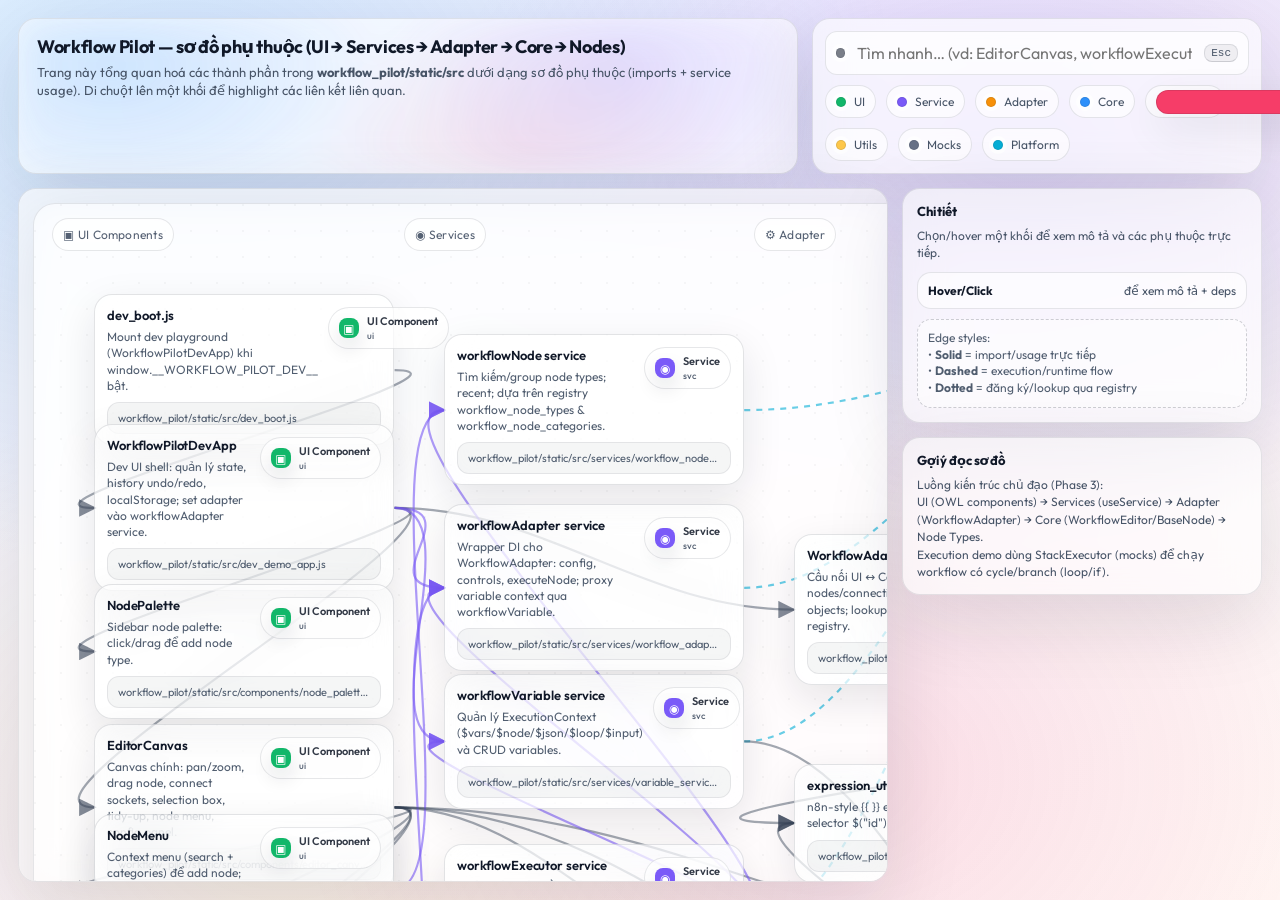
==== docs/dependency-diagram/index.html @ 6c031a70 "fix: update expression check to use non-global regex for deterministic results feat: add dependency " ====
<!doctype html>
<html lang="vi">
<head>
  <meta charset="utf-8" />
  <meta name="viewport" content="width=device-width, initial-scale=1" />
  <title>Workflow Pilot — Dependency Diagram</title>

  <link rel="preconnect" href="https://fonts.googleapis.com">
  <link rel="preconnect" href="https://fonts.gstatic.com" crossorigin>
  <link href="https://fonts.googleapis.com/css2?family=Outfit:wght@300;400;500;600;700&display=swap" rel="stylesheet">

  <style>
    :root{
      --bg0:#f7fbff;
      --bg1:#f6f2ff;
      --bg2:#fff7f4;
      --ink:#101828;
      --muted:#475467;

      --glass: rgba(255,255,255,.62);
      --glass2: rgba(255,255,255,.35);
      --stroke: rgba(16,24,40,.10);
      --stroke2: rgba(16,24,40,.16);
      --shadow: 0 24px 80px rgba(16,24,40,.12);

      --ui:#12B76A;         /* UI Components */
      --svc:#7A5AF8;        /* Services */
      --adapter:#F79009;    /* Adapter */
      --core:#2E90FA;       /* Core */
      --node:#F63D68;       /* Node types */
      --utils:#FEC84B;      /* Utils */
      --mocks:#667085;      /* Mocks */
      --platform:#06AED5;   /* Odoo/Platform */

      --edge:#344054;
      --edgeSoft: rgba(52,64,84,.45);

      --r: 18px;
    }

    *{ box-sizing:border-box; }

    html,body{ height:100%; }

    body{
      margin:0;
      font-family: 'Outfit', system-ui, -apple-system, Segoe UI, Roboto, Arial, sans-serif;
      color:var(--ink);
      background:
        radial-gradient(1200px 800px at 14% 10%, rgba(46,144,250,.20) 0%, rgba(46,144,250,0) 60%),
        radial-gradient(900px 600px at 80% 16%, rgba(122,90,248,.18) 0%, rgba(122,90,248,0) 65%),
        radial-gradient(900px 700px at 65% 86%, rgba(246,61,104,.14) 0%, rgba(246,61,104,0) 60%),
        radial-gradient(1000px 800px at 22% 90%, rgba(254,200,75,.16) 0%, rgba(254,200,75,0) 55%),
        linear-gradient(135deg, var(--bg0), var(--bg1) 40%, var(--bg2));
      overflow:hidden;
    }

    .page{
      height:100%;
      display:flex;
      flex-direction:column;
      gap:14px;
      padding:18px;
    }

    .top{
      display:flex;
      align-items:stretch;
      gap:14px;
      flex-wrap:wrap;
    }

    .card{
      background: var(--glass);
      border: 1px solid var(--stroke);
      border-radius: var(--r);
      box-shadow: var(--shadow);
      backdrop-filter: blur(18px);
      -webkit-backdrop-filter: blur(18px);
    }

    .header{
      flex: 2 1 560px;
      padding:16px 18px;
      position:relative;
      overflow:hidden;
    }

    .header::before{
      content:"";
      position:absolute;
      inset:-2px;
      background:
        radial-gradient(380px 220px at 12% 30%, rgba(46,144,250,.20), rgba(46,144,250,0) 70%),
        radial-gradient(320px 220px at 78% 24%, rgba(122,90,248,.18), rgba(122,90,248,0) 72%),
        radial-gradient(320px 220px at 65% 92%, rgba(246,61,104,.14), rgba(246,61,104,0) 70%);
      filter: blur(18px);
      opacity:.85;
      pointer-events:none;
    }

    .header > *{ position:relative; }

    h1{
      margin:0;
      font-size:18px;
      letter-spacing:-.02em;
    }

    .sub{
      margin:6px 0 0;
      color:var(--muted);
      font-size:13px;
      line-height:1.35;
      max-width: 78ch;
    }

    .toolbar{
      flex: 1 1 340px;
      padding:12px;
      display:flex;
      flex-direction:column;
      gap:10px;
      min-height: 92px;
    }

    .row{
      display:flex;
      align-items:center;
      gap:10px;
      flex-wrap:wrap;
    }

    .pill{
      display:inline-flex;
      align-items:center;
      gap:8px;
      padding:8px 10px;
      border-radius: 999px;
      background: rgba(255,255,255,.65);
      border: 1px solid var(--stroke);
      color: var(--muted);
      font-size: 12px;
      user-select:none;
    }

    .dot{
      width:10px;height:10px;border-radius:999px;
      background: var(--edge);
      box-shadow: 0 0 0 4px rgba(255,255,255,.65);
      border: 1px solid rgba(16,24,40,.12);
    }

    .dot.ui{ background: var(--ui); }
    .dot.svc{ background: var(--svc); }
    .dot.adapter{ background: var(--adapter); }
    .dot.core{ background: var(--core); }
    .dot.node{ background: var(--node); }
    .dot.utils{ background: var(--utils); }
    .dot.mocks{ background: var(--mocks); }
    .dot.platform{ background: var(--platform); }

    .search{
      display:flex;
      align-items:center;
      gap:10px;
      padding:10px;
      border-radius: 12px;
      background: rgba(255,255,255,.70);
      border: 1px solid var(--stroke);
    }

    .search input{
      width: 100%;
      border: 0;
      outline: none;
      background: transparent;
      font: inherit;
      color: var(--ink);
    }

    .search kbd{
      font-size: 11px;
      color: var(--muted);
      background: rgba(16,24,40,.06);
      border: 1px solid rgba(16,24,40,.10);
      border-bottom-color: rgba(16,24,40,.16);
      padding: 2px 6px;
      border-radius: 8px;
    }

    .main{
      flex: 1 1 auto;
      display:flex;
      min-height: 0;
      gap: 14px;
    }

    .stageWrap{
      flex: 1 1 auto;
      position:relative;
      overflow:auto;
      padding: 14px;
    }

    .stage{
      position:relative;
      min-width: 1780px;
      height: 980px;
      border-radius: 22px;
      background: rgba(255,255,255,.35);
      border: 1px solid var(--stroke);
      backdrop-filter: blur(16px);
      -webkit-backdrop-filter: blur(16px);
      box-shadow: 0 18px 60px rgba(16,24,40,.10);
      overflow:hidden;
    }

    .stage::before{
      content:"";
      position:absolute;
      inset:0;
      background:
        radial-gradient(circle at 1px 1px, rgba(16,24,40,.12) 1px, rgba(0,0,0,0) 1.6px);
      background-size: 26px 26px;
      opacity: .28;
      pointer-events:none;
    }

    .cols{
      position:absolute;
      inset:0;
      pointer-events:none;
      display:grid;
      grid-template-columns: 1fr 1fr 1fr 1fr 1fr;
      gap: 0;
      opacity: .75;
    }

    .colLabel{
      position:absolute;
      top: 14px;
      font-size: 12px;
      color: rgba(71,84,103,.92);
      letter-spacing: .02em;
      padding: 8px 10px;
      border-radius: 999px;
      background: rgba(255,255,255,.68);
      border: 1px solid var(--stroke);
      backdrop-filter: blur(12px);
      -webkit-backdrop-filter: blur(12px);
    }

    /* Position column labels */
    .colLabel.ui{ left: 18px; }
    .colLabel.svc{ left: 370px; }
    .colLabel.adapter{ left: 720px; }
    .colLabel.core{ left: 1070px; }
    .colLabel.nodes{ left: 1420px; }

    .graphSvg{
      position:absolute;
      inset:0;
      width:100%;
      height:100%;
      pointer-events:none;
    }

    .node{
      position:absolute;
      width: 300px;
      border-radius: 18px;
      padding: 12px 12px 10px;
      background: rgba(255,255,255,.62);
      border: 1px solid rgba(16,24,40,.12);
      box-shadow: 0 14px 40px rgba(16,24,40,.10);
      backdrop-filter: blur(16px);
      -webkit-backdrop-filter: blur(16px);
      cursor: default;
      transition: transform .12s ease, box-shadow .12s ease, border-color .12s ease;
    }

    .node:hover{
      transform: translateY(-2px);
      box-shadow: 0 20px 60px rgba(16,24,40,.14);
      border-color: rgba(16,24,40,.18);
    }

    .node.isDim{ opacity:.30; filter: saturate(.75); }
    .node.isHit{ outline: 2px solid rgba(46,144,250,.38); outline-offset: 2px; }

    .nodeTop{
      display:flex;
      align-items:flex-start;
      justify-content:space-between;
      gap:10px;
    }

    .title{
      font-weight: 600;
      letter-spacing: -.01em;
      font-size: 13px;
      line-height: 1.25;
      margin:0;
    }

    .meta{
      margin: 6px 0 0;
      font-size: 12px;
      color: rgba(71,84,103,.95);
      line-height: 1.35;
    }

    .path{
      margin-top: 8px;
      padding: 8px 10px;
      border-radius: 12px;
      background: rgba(16,24,40,.04);
      border: 1px solid rgba(16,24,40,.08);
      font-size: 11px;
      color: rgba(71,84,103,.95);
      overflow:hidden;
      white-space:nowrap;
      text-overflow:ellipsis;
    }

    .badge{
      display:inline-flex;
      align-items:center;
      gap:8px;
      font-size: 11px;
      padding: 6px 10px;
      border-radius: 999px;
      border: 1px solid rgba(16,24,40,.10);
      background: rgba(255,255,255,.72);
      color: rgba(16,24,40,.86);
      user-select:none;
      white-space:nowrap;
    }

    .sym{
      width: 20px;
      height: 20px;
      border-radius: 8px;
      display:grid;
      place-items:center;
      font-size: 12px;
      font-weight: 700;
      color: white;
      box-shadow: 0 10px 20px rgba(16,24,40,.12);
    }

    .role-ui .sym{ background: var(--ui); }
    .role-svc .sym{ background: var(--svc); }
    .role-adapter .sym{ background: var(--adapter); }
    .role-core .sym{ background: var(--core); }
    .role-node .sym{ background: var(--node); }
    .role-utils .sym{ background: #B54708; }
    .role-mocks .sym{ background: var(--mocks); }
    .role-platform .sym{ background: var(--platform); }

    .badge small{
      color: rgba(71,84,103,.92);
      font-weight: 500;
    }

    .side{
      width: 360px;
      flex: 0 0 360px;
      display:flex;
      flex-direction:column;
      gap:14px;
      min-height:0;
    }

    .panel{
      padding: 14px;
      overflow:auto;
    }

    .panel h2{
      margin: 0 0 8px;
      font-size: 13px;
      letter-spacing: -.01em;
    }

    .panel p{
      margin:0;
      color: var(--muted);
      font-size: 12px;
      line-height: 1.45;
    }

    .kv{
      margin-top: 10px;
      display:flex;
      flex-direction:column;
      gap: 8px;
    }

    .kvRow{
      display:flex;
      align-items:flex-start;
      justify-content:space-between;
      gap: 10px;
      padding: 10px;
      border-radius: 14px;
      background: rgba(255,255,255,.60);
      border: 1px solid var(--stroke);
    }

    .kvRow b{ font-size: 12px; }
    .kvRow span{ font-size: 12px; color: var(--muted); text-align:right; }

    .hint{
      margin-top: 10px;
      padding: 10px;
      border-radius: 14px;
      border: 1px dashed rgba(16,24,40,.20);
      background: rgba(255,255,255,.50);
      color: rgba(71,84,103,.95);
      font-size: 12px;
      line-height: 1.4;
    }

    /* SVG edges */
    .edge{ stroke: var(--edgeSoft); stroke-width: 2.2; fill: none; }
    .edge.isHot{ stroke: rgba(46,144,250,.85); stroke-width: 3; }

    .edge.kind-import{ stroke: rgba(52,64,84,.45); }
    .edge.kind-service{ stroke: rgba(122,90,248,.60); }
    .edge.kind-registry{ stroke: rgba(6,174,213,.60); stroke-dasharray: 6 6; }
    .edge.kind-exec{ stroke: rgba(247,144,9,.62); stroke-dasharray: 10 6; }

    .edgeArrow{ fill: rgba(52,64,84,.60); }
    .edgeArrow.kind-service{ fill: rgba(122,90,248,.70); }
    .edgeArrow.kind-registry{ fill: rgba(6,174,213,.80); }
    .edgeArrow.kind-exec{ fill: rgba(247,144,9,.78); }

    @media (max-width: 980px) {
      body{ overflow:auto; }
      .page{ height:auto; }
      .main{ flex-direction:column; }
      .side{ width:auto; flex: 0 0 auto; }
      .stage{ min-width: 1180px; height: 980px; }
      .colLabel.svc{ left: 320px; }
      .colLabel.adapter{ left: 600px; }
      .colLabel.core{ left: 880px; }
      .colLabel.nodes{ left: 1160px; }
      .node{ width: 260px; }
    }
  </style>
</head>
<body>
  <div class="page">
    <div class="top">
      <div class="card header">
        <h1>Workflow Pilot — sơ đồ phụ thuộc (UI → Services → Adapter → Core → Nodes)</h1>
        <p class="sub">
          Trang này tổng quan hoá các thành phần trong <b>workflow_pilot/static/src</b> dưới dạng sơ đồ phụ thuộc (imports + service usage).
          Di chuột lên một khối để highlight các liên kết liên quan.
        </p>
      </div>

      <div class="card toolbar">
        <div class="search" title="Gõ để tìm module, Enter để tập trung, Esc để xoá">
          <span class="dot" style="background:rgba(16,24,40,.55)"></span>
          <input id="q" placeholder="Tìm nhanh… (vd: EditorCanvas, workflowExecutor, StackExecutor)" autocomplete="off" />
          <kbd>Esc</kbd>
        </div>
        <div class="row" aria-label="Legend roles">
          <span class="pill"><span class="dot ui"></span>UI</span>
          <span class="pill"><span class="dot svc"></span>Service</span>
          <span class="pill"><span class="dot adapter"></span>Adapter</span>
          <span class="pill"><span class="dot core"></span>Core</span>
          <span class="pill"><span class="dot node"></span>Node Type</span>
          <span class="pill"><span class="dot utils"></span>Utils</span>
          <span class="pill"><span class="dot mocks"></span>Mocks</span>
          <span class="pill"><span class="dot platform"></span>Platform</span>
        </div>
      </div>
    </div>

    <div class="main">
      <div class="card stageWrap">
        <div class="stage" id="stage">
          <div class="colLabel ui">▣ UI Components</div>
          <div class="colLabel svc">◉ Services</div>
          <div class="colLabel adapter">⚙ Adapter</div>
          <div class="colLabel core">⬣ Core</div>
          <div class="colLabel nodes">◇ Node Types</div>

          <svg class="graphSvg" id="svg" viewBox="0 0 1780 980" preserveAspectRatio="none" aria-hidden="true">
            <defs>
              <marker id="arrow-import" viewBox="0 0 10 10" refX="9" refY="5" markerWidth="8" markerHeight="8" orient="auto-start-reverse">
                <path class="edgeArrow" d="M 0 0 L 10 5 L 0 10 z" />
              </marker>
              <marker id="arrow-service" viewBox="0 0 10 10" refX="9" refY="5" markerWidth="8" markerHeight="8" orient="auto-start-reverse">
                <path class="edgeArrow kind-service" d="M 0 0 L 10 5 L 0 10 z" />
              </marker>
              <marker id="arrow-registry" viewBox="0 0 10 10" refX="9" refY="5" markerWidth="8" markerHeight="8" orient="auto-start-reverse">
                <path class="edgeArrow kind-registry" d="M 0 0 L 10 5 L 0 10 z" />
              </marker>
              <marker id="arrow-exec" viewBox="0 0 10 10" refX="9" refY="5" markerWidth="8" markerHeight="8" orient="auto-start-reverse">
                <path class="edgeArrow kind-exec" d="M 0 0 L 10 5 L 0 10 z" />
              </marker>
            </defs>
          </svg>

          <!-- Nodes are injected by JS -->
        </div>
      </div>

      <aside class="side">
        <div class="card panel" id="info">
          <h2>Chi tiết</h2>
          <p>Chọn/hover một khối để xem mô tả và các phụ thuộc trực tiếp.</p>
          <div class="kv" id="kv"></div>
          <div class="hint">
            Edge styles:
            <br/>• <b>Solid</b> = import/usage trực tiếp
            <br/>• <b>Dashed</b> = execution/runtime flow
            <br/>• <b>Dotted</b> = đăng ký/lookup qua registry
          </div>
        </div>

        <div class="card panel">
          <h2>Gợi ý đọc sơ đồ</h2>
          <p>
            Luồng kiến trúc chủ đạo (Phase 3):
            <br/>UI (OWL components) → Services (useService) → Adapter (WorkflowAdapter) → Core (WorkflowEditor/BaseNode) → Node Types.
            <br/>Execution demo dùng StackExecutor (mocks) để chạy workflow có cycle/branch (loop/if).
          </p>
        </div>
      </aside>
    </div>
  </div>

  <script>
    /**
     * Notes:
     * - This is a curated dependency map based on current workspace files.
     * - Edges represent: import usage, service calls, registry registration, execution flow.
     */

    const roles = {
      ui:      { label: 'UI Component', symbol: '▣' },
      svc:     { label: 'Service',      symbol: '◉' },
      adapter: { label: 'Adapter',      symbol: '⚙' },
      core:    { label: 'Core',         symbol: '⬣' },
      node:    { label: 'Node Type',    symbol: '◇' },
      utils:   { label: 'Utils',        symbol: '✦' },
      mocks:   { label: 'Mocks',        symbol: '⟲' },
      platform:{ label: 'Platform',     symbol: '⬡' },
    };

    /**
     * Nodes: position is in stage coordinates (px).
     * Keep columns aligned with labels: UI~60, Services~410, Adapter~760, Core~1110, Nodes~1460.
     */
    const nodes = [
      // UI
      {
        id: 'dev_boot', role: 'ui',
        title: 'dev_boot.js',
        desc: 'Mount dev playground (WorkflowPilotDevApp) khi window.__WORKFLOW_PILOT_DEV__ bật.',
        path: 'workflow_pilot/static/src/dev_boot.js',
        x: 60, y: 90,
      },
      {
        id: 'dev_app', role: 'ui',
        title: 'WorkflowPilotDevApp',
        desc: 'Dev UI shell: quản lý state, history undo/redo, localStorage; set adapter vào workflowAdapter service.',
        path: 'workflow_pilot/static/src/dev_demo_app.js',
        x: 60, y: 220,
      },
      {
        id: 'node_palette', role: 'ui',
        title: 'NodePalette',
        desc: 'Sidebar node palette: click/drag để add node type.',
        path: 'workflow_pilot/static/src/components/node_palette.js',
        x: 60, y: 380,
      },
      {
        id: 'editor_canvas', role: 'ui',
        title: 'EditorCanvas',
        desc: 'Canvas chính: pan/zoom, drag node, connect sockets, selection box, tidy-up, node menu, config panel.',
        path: 'workflow_pilot/static/src/components/editor_canvas.js',
        x: 60, y: 520,
      },
      {
        id: 'workflow_node', role: 'ui',
        title: 'WorkflowNode',
        desc: 'Render node draggable + header/body; hiển thị sockets; double-click mở config.',
        path: 'workflow_pilot/static/src/components/workflow_node.js',
        x: 60, y: 720,
      },
      {
        id: 'workflow_socket_ui', role: 'ui',
        title: 'WorkflowSocket',
        desc: 'Socket UI: mouse down/up để tạo connection; quick-add mở NodeMenu.',
        path: 'workflow_pilot/static/src/components/workflow_socket.js',
        x: 60, y: 865,
      },

      // Services
      {
        id: 'svc_node', role: 'svc',
        title: 'workflowNode service',
        desc: 'Tìm kiếm/group node types; recent; dựa trên registry workflow_node_types & workflow_node_categories.',
        path: 'workflow_pilot/static/src/services/workflow_node_service.js',
        x: 410, y: 130,
      },
      {
        id: 'svc_adapter', role: 'svc',
        title: 'workflowAdapter service',
        desc: 'Wrapper DI cho WorkflowAdapter: config, controls, executeNode; proxy variable context qua workflowVariable.',
        path: 'workflow_pilot/static/src/services/workflow_adapter_service.js',
        x: 410, y: 300,
      },
      {
        id: 'svc_variable', role: 'svc',
        title: 'workflowVariable service',
        desc: 'Quản lý ExecutionContext ($vars/$node/$json/$loop/$input) và CRUD variables.',
        path: 'workflow_pilot/static/src/services/variable_service.js',
        x: 410, y: 470,
      },
      {
        id: 'svc_executor', role: 'svc',
        title: 'workflowExecutor service',
        desc: 'Chạy workflow bằng StackExecutor (cycle/branch); lấy config qua workflowAdapter + tạo NodeClass qua workflowNode.',
        path: 'workflow_pilot/static/src/services/workflow_executor_service.js',
        x: 410, y: 640,
      },

      // Adapter
      {
        id: 'adapter', role: 'adapter',
        title: 'WorkflowAdapter',
        desc: 'Cầu nối UI ↔ Core: translate nodes/connections sang plain objects; lookup NodeClass từ registry.',
        path: 'workflow_pilot/static/src/core/adapter.js',
        x: 760, y: 330,
      },

      // Core
      {
        id: 'core_editor', role: 'core',
        title: 'WorkflowEditor',
        desc: 'Graph core: Map nodes + connections; event system; add/remove/update; serialization.',
        path: 'workflow_pilot/static/src/core/editor.js',
        x: 1110, y: 210,
      },
      {
        id: 'core_node', role: 'core',
        title: 'BaseNode',
        desc: 'Abstract node: inputs/outputs/controls; getConfig/setConfig; execute(); toJSON/fromJSON.',
        path: 'workflow_pilot/static/src/core/node.js',
        x: 1110, y: 390,
      },
      {
        id: 'core_socket', role: 'core',
        title: 'Socket',
        desc: 'Typed sockets (Data/Error/Trigger) + compatibility check.',
        path: 'workflow_pilot/static/src/core/socket.js',
        x: 1110, y: 540,
      },
      {
        id: 'core_control', role: 'core',
        title: 'Control',
        desc: 'Control model (text/select/keyvalue/number/checkbox) cho config của node.',
        path: 'workflow_pilot/static/src/core/control.js',
        x: 1110, y: 690,
      },
      {
        id: 'core_context', role: 'core',
        title: 'ExecutionContext',
        desc: 'Runtime context: $vars/$node/$json/$loop/$input; path helpers; serialize.',
        path: 'workflow_pilot/static/src/core/context.js',
        x: 1110, y: 840,
      },

      // Utils
      {
        id: 'utils_expr', role: 'utils',
        title: 'expression_utils',
        desc: 'n8n-style {{ }} expressions; node selector $("id"); evaluate/resolve.',
        path: 'workflow_pilot/static/src/utils/expression_utils.js',
        x: 760, y: 560,
      },
      {
        id: 'utils_graph', role: 'utils',
        title: 'graph_utils / WorkflowGraph',
        desc: 'Dagre layout + cycle/back-edge detection + split components.',
        path: 'workflow_pilot/static/src/utils/graph_utils.js',
        x: 760, y: 720,
      },

      // Mocks / Execution engine
      {
        id: 'mock_executor', role: 'mocks',
        title: 'StackExecutor',
        desc: 'Stack-based execution engine (n8n-like): supports cycles, if/loop branching, outputs[][] routing.',
        path: 'workflow_pilot/static/src/mocks/stack_executor.js',
        x: 760, y: 850,
      },

      // Nodes (types)
      {
        id: 'node_http', role: 'node',
        title: 'HttpRequestNode',
        desc: 'Integration node: fetch HTTP; controls method/url/headers/body; outputs response/error.',
        path: 'workflow_pilot/static/src/nodes/http_request.js',
        x: 1460, y: 160,
      },
      {
        id: 'node_flow', role: 'node',
        title: 'Flow nodes (Loop/If/Code/NoOp)',
        desc: 'Flow control + transform stubs; Loop/If hỗ trợ outputs[][] cho executor.',
        path: 'workflow_pilot/static/src/nodes/flow_nodes.js',
        x: 1460, y: 350,
      },
      {
        id: 'node_data', role: 'node',
        title: 'Data nodes (Mapping/Validation)',
        desc: 'Data transform/validation nodes (đăng ký vào registry tương tự).',
        path: 'workflow_pilot/static/src/nodes/data_nodes.js',
        x: 1460, y: 520,
      },

      // UI subsystems (placed near UI column to keep focus)
      {
        id: 'node_menu', role: 'ui',
        title: 'NodeMenu',
        desc: 'Context menu (search + categories) để add node; dùng workflowNode service.',
        path: 'workflow_pilot/static/src/components/node_menu.js',
        x: 60, y: 610,
      },
      {
        id: 'config_panel', role: 'ui',
        title: 'NodeConfigPanel',
        desc: 'Panel config + execute preview; dùng workflowAdapter + workflowExecutor services.',
        path: 'workflow_pilot/static/src/components/node_config_panel.js',
        x: 60, y: 810,
      },
      {
        id: 'control_renderer', role: 'ui',
        title: 'ControlRenderer',
        desc: 'Render control metadata; ExpressionInput hỗ trợ drag/drop expressions.',
        path: 'workflow_pilot/static/src/components/control_renderer.js',
        x: 410, y: 820,
      },

      // Platform pseudo-node
      {
        id: 'odoo_registry', role: 'platform',
        title: '@web/core/registry',
        desc: 'Odoo registry: nơi services và node types self-register / lookup.',
        path: '@web/core/registry',
        x: 1110, y: 70,
      },
    ];

    /**
     * Edges:
     * - kind: 'import' | 'service' | 'registry' | 'exec'
     */
    const edges = [
      // dev boot
      { from: 'dev_boot', to: 'dev_app', kind: 'import', label: 'mount' },

      // dev app dependencies
      { from: 'dev_app', to: 'node_palette', kind: 'import', label: 'UI' },
      { from: 'dev_app', to: 'editor_canvas', kind: 'import', label: 'UI' },
      { from: 'dev_app', to: 'adapter', kind: 'import', label: 'core bridge' },
      { from: 'dev_app', to: 'svc_adapter', kind: 'service', label: 'useService("workflowAdapter")' },
      { from: 'dev_app', to: 'svc_variable', kind: 'service', label: '$vars inspector' },

      // editor canvas
      { from: 'editor_canvas', to: 'workflow_node', kind: 'import', label: 'render nodes' },
      { from: 'editor_canvas', to: 'workflow_socket_ui', kind: 'import', label: 'socket UI' },
      { from: 'editor_canvas', to: 'node_menu', kind: 'import', label: 'context menu' },
      { from: 'editor_canvas', to: 'config_panel', kind: 'import', label: 'panel' },
      { from: 'editor_canvas', to: 'utils_graph', kind: 'import', label: 'tidyUp' },
      { from: 'editor_canvas', to: 'core_control', kind: 'import', label: 'dimensions uses control sizing' },

      // workflow node
      { from: 'workflow_node', to: 'workflow_socket_ui', kind: 'import', label: 'sockets' },

      // NodeMenu
      { from: 'node_menu', to: 'svc_node', kind: 'service', label: 'useService("workflowNode")' },

      // NodeConfigPanel
      { from: 'config_panel', to: 'svc_adapter', kind: 'service', label: 'get/set config' },
      { from: 'config_panel', to: 'svc_executor', kind: 'service', label: 'executeUntil' },
      { from: 'config_panel', to: 'control_renderer', kind: 'import', label: 'render controls' },

      // services to platform registry
      { from: 'svc_node', to: 'odoo_registry', kind: 'registry', label: 'registry.category(...)' },
      { from: 'svc_adapter', to: 'odoo_registry', kind: 'registry', label: 'registry.category("services")' },
      { from: 'svc_variable', to: 'odoo_registry', kind: 'registry', label: 'registry.category("services")' },
      { from: 'svc_executor', to: 'odoo_registry', kind: 'registry', label: 'registry.category("services")' },

      // adapter ↔ core
      { from: 'adapter', to: 'core_editor', kind: 'import', label: 'uses WorkflowEditor' },
      { from: 'core_editor', to: 'core_node', kind: 'import', label: 'BaseNode' },
      { from: 'core_node', to: 'core_socket', kind: 'import', label: 'Socket types' },
      { from: 'core_node', to: 'core_control', kind: 'import', label: 'Controls' },

      // variable service → context
      { from: 'svc_variable', to: 'core_context', kind: 'import', label: 'wraps ExecutionContext' },

      // expression utils used in nodes and executor
      { from: 'mock_executor', to: 'core_context', kind: 'import', label: 'ExecutionContext' },
      { from: 'mock_executor', to: 'utils_expr', kind: 'import', label: 'evaluateExpression' },
      { from: 'node_flow', to: 'utils_expr', kind: 'import', label: 'evaluateExpression' },

      // executor service
      { from: 'svc_executor', to: 'mock_executor', kind: 'exec', label: 'stack exec' },
      { from: 'svc_executor', to: 'svc_node', kind: 'service', label: 'getNodeClass' },
      { from: 'svc_executor', to: 'svc_adapter', kind: 'service', label: 'getNodeConfig' },
      { from: 'svc_executor', to: 'svc_variable', kind: 'service', label: 'createContext' },

      // node types register into registry (conceptual)
      { from: 'node_http', to: 'odoo_registry', kind: 'registry', label: 'register node type' },
      { from: 'node_flow', to: 'odoo_registry', kind: 'registry', label: 'register node types' },
      { from: 'node_data', to: 'odoo_registry', kind: 'registry', label: 'register node types' },

      // node type classes depend on core
      { from: 'node_http', to: 'core_node', kind: 'import', label: 'extends BaseNode' },
      { from: 'node_flow', to: 'core_node', kind: 'import', label: 'extends BaseNode' },
      { from: 'node_http', to: 'core_control', kind: 'import', label: 'controls' },
      { from: 'node_flow', to: 'core_control', kind: 'import', label: 'controls' },
      { from: 'node_http', to: 'core_socket', kind: 'import', label: 'sockets' },
      { from: 'node_flow', to: 'core_socket', kind: 'import', label: 'sockets' },

      // EditorCanvas uses dimensions (core)
      { from: 'editor_canvas', to: 'core_context', kind: 'import', label: 'exec context via services' },
    ];

    const stage = document.getElementById('stage');
    const svg = document.getElementById('svg');
    const q = document.getElementById('q');

    const kv = document.getElementById('kv');

    const nodeElById = new Map();
    const edgeElByKey = new Map();

    function el(tag, cls, text){
      const e = document.createElement(tag);
      if (cls) e.className = cls;
      if (text !== undefined) e.textContent = text;
      return e;
    }

    function renderNodes(){
      for (const n of nodes) {
        const role = roles[n.role] || { label: n.role, symbol: '?' };
        const node = el('div', `node role-${n.role}`);
        node.dataset.id = n.id;
        node.style.left = `${n.x}px`;
        node.style.top = `${n.y}px`;

        const top = el('div','nodeTop');

        const badge = el('div', `badge role-${n.role}`);
        const sym = el('div', 'sym', role.symbol);
        badge.appendChild(sym);
        const badgeText = el('div', '');
        const b1 = el('div', '', role.label);
        b1.style.fontWeight = '600';
        b1.style.fontSize = '11px';
        const b2 = el('small','', n.role);
        badgeText.appendChild(b1);
        badgeText.appendChild(b2);
        badge.appendChild(badgeText);

        const titleWrap = el('div');
        const title = el('p', 'title', n.title);
        const meta = el('p', 'meta', n.desc);
        titleWrap.appendChild(title);
        titleWrap.appendChild(meta);

        top.appendChild(titleWrap);
        top.appendChild(badge);

        const path = el('div','path', n.path);
        node.appendChild(top);
        node.appendChild(path);

        node.addEventListener('mouseenter', () => focusNode(n.id));
        node.addEventListener('mouseleave', () => clearFocus());
        node.addEventListener('click', () => pinNode(n.id));

        stage.appendChild(node);
        nodeElById.set(n.id, node);
      }
    }

    function getBox(id){
      const el = nodeElById.get(id);
      if (!el) return null;
      const r = el.getBoundingClientRect();
      const s = stage.getBoundingClientRect();
      return {
        x: r.left - s.left,
        y: r.top - s.top,
        w: r.width,
        h: r.height,
      };
    }

    function edgeKey(e){
      return `${e.from}→${e.to}#${e.kind}`;
    }

    function markerFor(kind){
      switch (kind) {
        case 'service': return 'url(#arrow-service)';
        case 'registry': return 'url(#arrow-registry)';
        case 'exec': return 'url(#arrow-exec)';
        default: return 'url(#arrow-import)';
      }
    }

    function drawEdges(){
      // Clear previous
      for (const [key, path] of edgeElByKey.entries()) {
        path.remove();
      }
      edgeElByKey.clear();

      for (const e of edges) {
        const a = getBox(e.from);
        const b = getBox(e.to);
        if (!a || !b) continue;

        // Start at right center of 'from' and end at left center of 'to'
        const x1 = a.x + a.w;
        const y1 = a.y + a.h * 0.5;
        const x2 = b.x;
        const y2 = b.y + b.h * 0.5;

        // Curve control points
        const dx = Math.max(80, Math.abs(x2 - x1) * 0.38);
        const c1x = x1 + dx;
        const c1y = y1;
        const c2x = x2 - dx;
        const c2y = y2;

        const d = `M ${x1} ${y1} C ${c1x} ${c1y}, ${c2x} ${c2y}, ${x2} ${y2}`;

        const path = document.createElementNS('http://www.w3.org/2000/svg', 'path');
        path.setAttribute('d', d);
        path.setAttribute('class', `edge kind-${e.kind}`);
        path.setAttribute('marker-end', markerFor(e.kind));
        svg.appendChild(path);

        edgeElByKey.set(edgeKey(e), path);
      }
    }

    let pinnedId = null;

    function pinNode(id){
      pinnedId = (pinnedId === id) ? null : id;
      if (pinnedId) {
        focusNode(pinnedId);
      } else {
        clearFocus();
      }
    }

    function clearFocus(){
      if (pinnedId) return;
      for (const el of nodeElById.values()) {
        el.classList.remove('isDim','isHit');
      }
      for (const p of edgeElByKey.values()) {
        p.classList.remove('isHot');
      }
      renderInfo(null);
    }

    function focusNode(id){
      if (!id) return;

      const direct = new Set([id]);
      for (const e of edges) {
        if (e.from === id) direct.add(e.to);
        if (e.to === id) direct.add(e.from);
      }

      for (const [nid, el] of nodeElById.entries()) {
        const isHit = direct.has(nid);
        el.classList.toggle('isDim', !isHit);
        el.classList.toggle('isHit', isHit && nid !== id);
      }

      // highlight relevant edges
      for (const [key, p] of edgeElByKey.entries()) {
        p.classList.remove('isHot');
      }
      for (const e of edges) {
        if (e.from === id || e.to === id) {
          const k = edgeKey(e);
          const p = edgeElByKey.get(k);
          if (p) p.classList.add('isHot');
        }
      }

      renderInfo(id);
    }

    function renderInfo(id){
      kv.innerHTML = '';
      if (!id) {
        const row = el('div','kvRow');
        row.appendChild(el('b','', 'Hover/Click'));
        row.appendChild(el('span','', 'để xem mô tả + deps'));
        kv.appendChild(row);
        return;
      }

      const n = nodes.find(x => x.id === id);
      if (!n) return;

      const role = roles[n.role] || { label: n.role, symbol: '?' };

      const r1 = el('div','kvRow');
      r1.appendChild(el('b','', 'Tên'));
      r1.appendChild(el('span','', n.title));
      kv.appendChild(r1);

      const r2 = el('div','kvRow');
      r2.appendChild(el('b','', 'Vai trò'));
      r2.appendChild(el('span','', `${role.symbol} ${role.label}`));
      kv.appendChild(r2);

      const r3 = el('div','kvRow');
      r3.appendChild(el('b','', 'Đường dẫn'));
      r3.appendChild(el('span','', n.path));
      kv.appendChild(r3);

      const outgoing = edges.filter(e => e.from === id);
      const incoming = edges.filter(e => e.to === id);

      const r4 = el('div','kvRow');
      r4.appendChild(el('b','', 'Deps (out)'));
      r4.appendChild(el('span','', outgoing.length ? outgoing.map(e => `${e.to} (${e.kind})`).join(', ') : '—'));
      kv.appendChild(r4);

      const r5 = el('div','kvRow');
      r5.appendChild(el('b','', 'Used by (in)'));
      r5.appendChild(el('span','', incoming.length ? incoming.map(e => `${e.from} (${e.kind})`).join(', ') : '—'));
      kv.appendChild(r5);

      const r6 = el('div','kvRow');
      r6.appendChild(el('b','', 'Mô tả'));
      r6.appendChild(el('span','', n.desc));
      kv.appendChild(r6);
    }

    function normalize(s){
      return String(s || '').toLowerCase().trim();
    }

    function applySearch(text){
      const query = normalize(text);
      if (!query) {
        pinnedId = null;
        clearFocus();
        return;
      }

      // Find best match by title/path/id
      const hits = nodes
        .map(n => {
          const hay = `${n.title} ${n.path} ${n.id} ${n.desc}`.toLowerCase();
          const score = hay.includes(query) ? 1 : 0;
          return { n, score };
        })
        .filter(x => x.score > 0);

      if (!hits.length) {
        pinnedId = null;
        // dim all
        for (const el of nodeElById.values()) {
          el.classList.add('isDim');
          el.classList.remove('isHit');
        }
        for (const p of edgeElByKey.values()) p.classList.remove('isHot');
        renderInfo(null);
        return;
      }

      const first = hits[0].n;
      pinnedId = first.id;
      focusNode(first.id);

      // ensure visible
      const el = nodeElById.get(first.id);
      if (el) {
        el.scrollIntoView({ behavior: 'smooth', block: 'center', inline: 'center' });
      }
    }

    // init
    renderNodes();
    // Draw edges after layout
    requestAnimationFrame(() => drawEdges());

    // Recompute edges on resize (font metrics changes) and stage scroll size changes
    const ro = new ResizeObserver(() => drawEdges());
    ro.observe(stage);

    window.addEventListener('resize', () => drawEdges());

    // Search interactions
    q.addEventListener('input', () => applySearch(q.value));

    window.addEventListener('keydown', (ev) => {
      if (ev.key === 'Escape') {
        q.value = '';
        pinnedId = null;
        clearFocus();
        q.blur();
      }
      if ((ev.ctrlKey || ev.metaKey) && ev.key.toLowerCase() === 'k') {
        ev.preventDefault();
        q.focus();
      }
    });

    // Initial info
    renderInfo(null);
  </script>
</body>
</html>
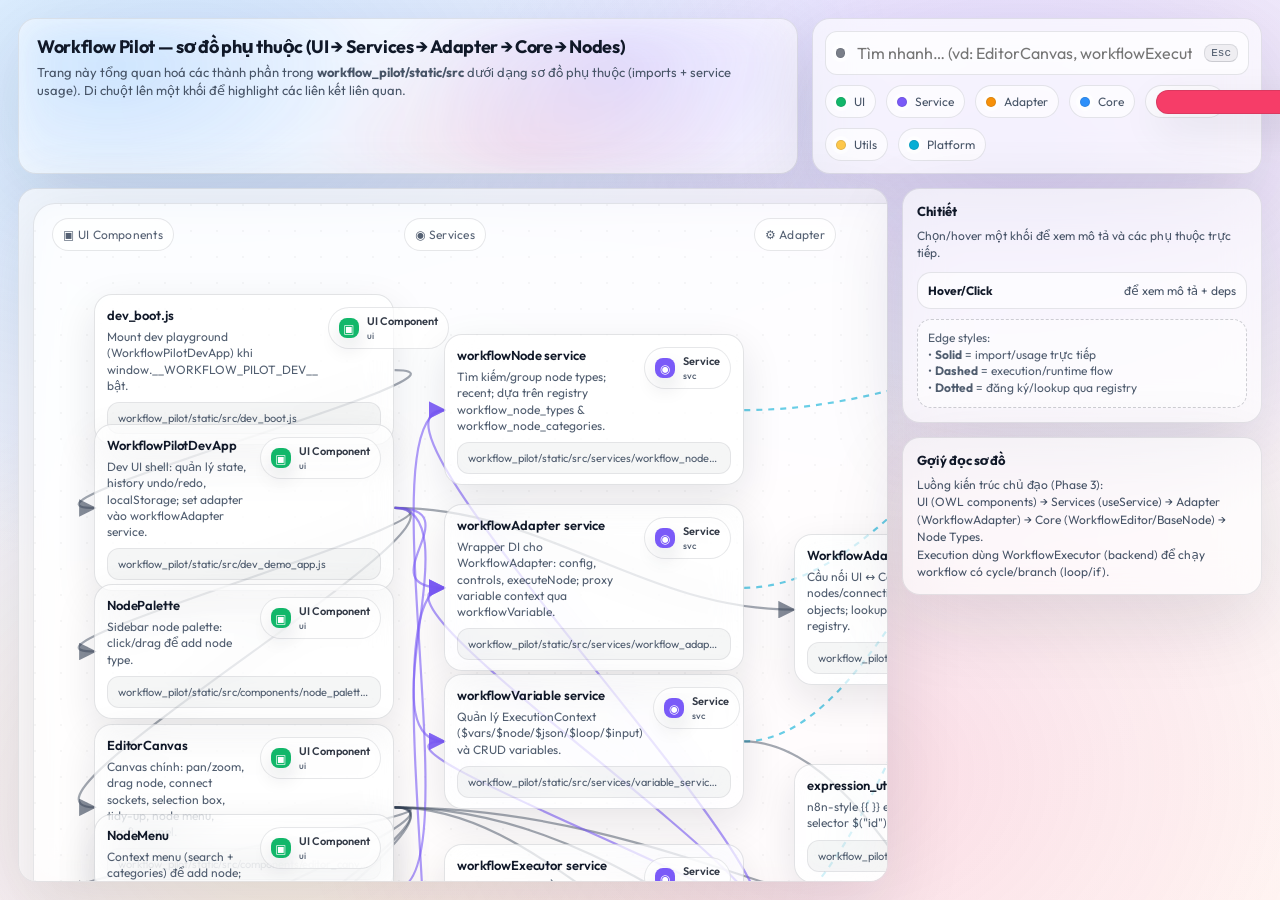
==== commit 9b14d32c: "[REF] Backend Node Runner" ====
--- a/docs/dependency-diagram/index.html
+++ b/docs/dependency-diagram/index.html
@@ -465,7 +465,7 @@
       <div class="card toolbar">
         <div class="search" title="Gõ để tìm module, Enter để tập trung, Esc để xoá">
           <span class="dot" style="background:rgba(16,24,40,.55)"></span>
-          <input id="q" placeholder="Tìm nhanh… (vd: EditorCanvas, workflowExecutor, StackExecutor)" autocomplete="off" />
+          <input id="q" placeholder="Tìm nhanh… (vd: EditorCanvas, workflowExecutor)" autocomplete="off" />
           <kbd>Esc</kbd>
         </div>
         <div class="row" aria-label="Legend roles">
@@ -475,7 +475,6 @@
           <span class="pill"><span class="dot core"></span>Core</span>
           <span class="pill"><span class="dot node"></span>Node Type</span>
           <span class="pill"><span class="dot utils"></span>Utils</span>
-          <span class="pill"><span class="dot mocks"></span>Mocks</span>
           <span class="pill"><span class="dot platform"></span>Platform</span>
         </div>
       </div>
@@ -529,7 +528,7 @@
           <p>
             Luồng kiến trúc chủ đạo (Phase 3):
             <br/>UI (OWL components) → Services (useService) → Adapter (WorkflowAdapter) → Core (WorkflowEditor/BaseNode) → Node Types.
-            <br/>Execution demo dùng StackExecutor (mocks) để chạy workflow có cycle/branch (loop/if).
+            <br/>Execution dùng WorkflowExecutor (backend) để chạy workflow có cycle/branch (loop/if).
           </p>
         </div>
       </aside>
@@ -550,7 +549,6 @@
       core:    { label: 'Core',         symbol: '⬣' },
       node:    { label: 'Node Type',    symbol: '◇' },
       utils:   { label: 'Utils',        symbol: '✦' },
-      mocks:   { label: 'Mocks',        symbol: '⟲' },
       platform:{ label: 'Platform',     symbol: '⬡' },
     };
 
@@ -628,7 +626,7 @@
       {
         id: 'svc_executor', role: 'svc',
         title: 'workflowExecutor service',
-        desc: 'Chạy workflow bằng StackExecutor (cycle/branch); lấy config qua workflowAdapter + tạo NodeClass qua workflowNode.',
+        desc: 'Chạy workflow bằng WorkflowExecutor (backend); lấy config qua workflowAdapter + tạo NodeClass qua workflowNode.',
         path: 'workflow_pilot/static/src/services/workflow_executor_service.js',
         x: 410, y: 640,
       },
@@ -695,14 +693,6 @@
         x: 760, y: 720,
       },
 
-      // Mocks / Execution engine
-      {
-        id: 'mock_executor', role: 'mocks',
-        title: 'StackExecutor',
-        desc: 'Stack-based execution engine (n8n-like): supports cycles, if/loop branching, outputs[][] routing.',
-        path: 'workflow_pilot/static/src/mocks/stack_executor.js',
-        x: 760, y: 850,
-      },
 
       // Nodes (types)
       {
@@ -721,8 +711,8 @@
       },
       {
         id: 'node_data', role: 'node',
-        title: 'Data nodes (Mapping/Validation)',
-        desc: 'Data transform/validation nodes (đăng ký vào registry tương tự).',
+        title: 'Data nodes (Validation/SetData/Variable)',
+        desc: 'Data transform/variable nodes (đăng ký vào registry tương tự).',
         path: 'workflow_pilot/static/src/nodes/data_nodes.js',
         x: 1460, y: 520,
       },
@@ -809,13 +799,7 @@
       // variable service → context
       { from: 'svc_variable', to: 'core_context', kind: 'import', label: 'wraps ExecutionContext' },
 
-      // expression utils used in nodes and executor
-      { from: 'mock_executor', to: 'core_context', kind: 'import', label: 'ExecutionContext' },
-      { from: 'mock_executor', to: 'utils_expr', kind: 'import', label: 'evaluateExpression' },
-      { from: 'node_flow', to: 'utils_expr', kind: 'import', label: 'evaluateExpression' },
-
       // executor service
-      { from: 'svc_executor', to: 'mock_executor', kind: 'exec', label: 'stack exec' },
       { from: 'svc_executor', to: 'svc_node', kind: 'service', label: 'getNodeClass' },
       { from: 'svc_executor', to: 'svc_adapter', kind: 'service', label: 'getNodeConfig' },
       { from: 'svc_executor', to: 'svc_variable', kind: 'service', label: 'createContext' },
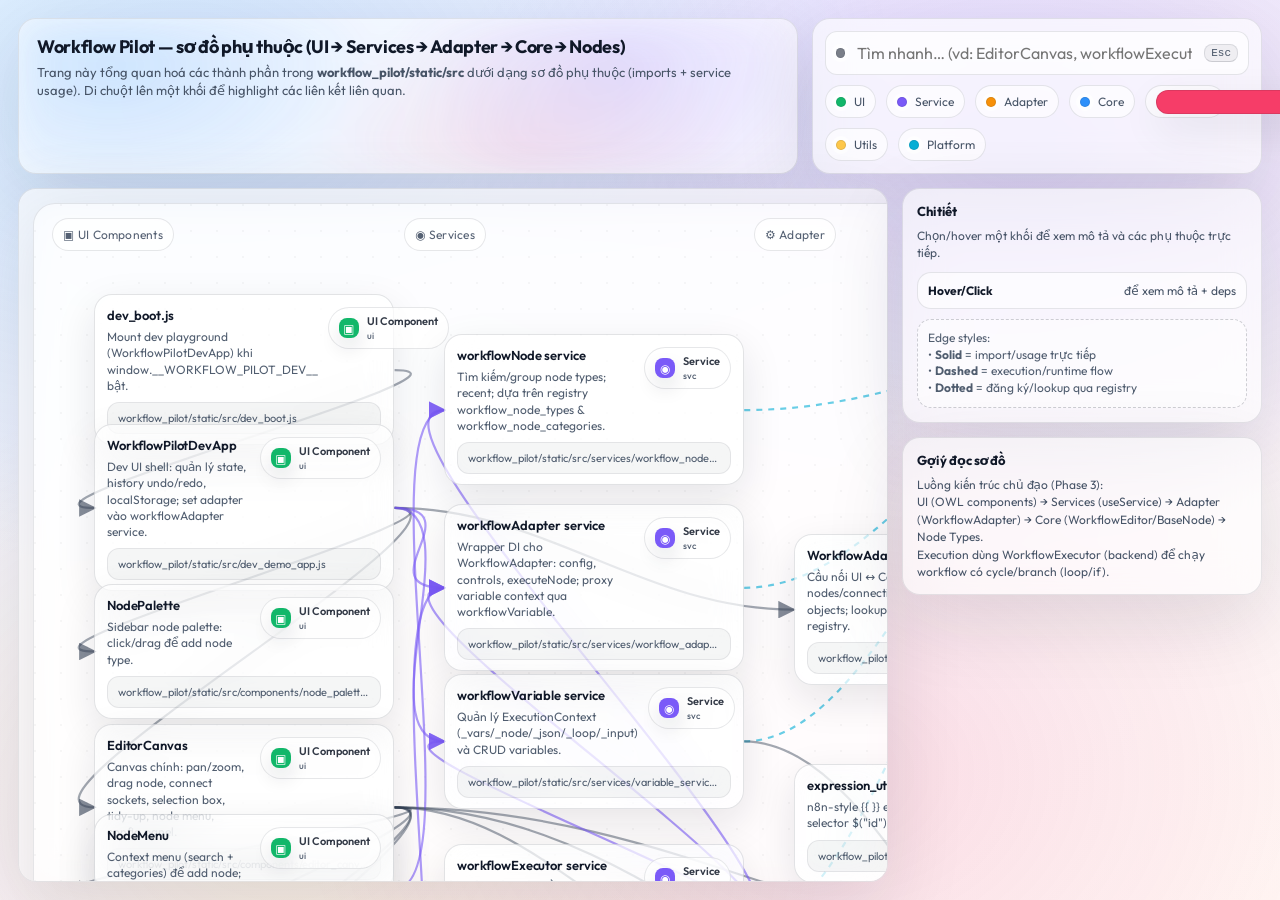
==== commit 14267101: "[REF] Enforce underscore namespaces to prevent legacy parsing" ====
--- a/docs/dependency-diagram/index.html
+++ b/docs/dependency-diagram/index.html
@@ -619,7 +619,7 @@
       {
         id: 'svc_variable', role: 'svc',
         title: 'workflowVariable service',
-        desc: 'Quản lý ExecutionContext ($vars/$node/$json/$loop/$input) và CRUD variables.',
+        desc: 'Quản lý ExecutionContext (_vars/_node/_json/_loop/_input) và CRUD variables.',
         path: 'workflow_pilot/static/src/services/variable_service.js',
         x: 410, y: 470,
       },
@@ -672,7 +672,7 @@
       {
         id: 'core_context', role: 'core',
         title: 'ExecutionContext',
-        desc: 'Runtime context: $vars/$node/$json/$loop/$input; path helpers; serialize.',
+        desc: 'Runtime context: _vars/_node/_json/_loop/_input; path helpers; serialize.',
         path: 'workflow_pilot/static/src/core/context.js',
         x: 1110, y: 840,
       },
@@ -763,7 +763,7 @@
       { from: 'dev_app', to: 'editor_canvas', kind: 'import', label: 'UI' },
       { from: 'dev_app', to: 'adapter', kind: 'import', label: 'core bridge' },
       { from: 'dev_app', to: 'svc_adapter', kind: 'service', label: 'useService("workflowAdapter")' },
-      { from: 'dev_app', to: 'svc_variable', kind: 'service', label: '$vars inspector' },
+      { from: 'dev_app', to: 'svc_variable', kind: 'service', label: '_vars inspector' },
 
       // editor canvas
       { from: 'editor_canvas', to: 'workflow_node', kind: 'import', label: 'render nodes' },
